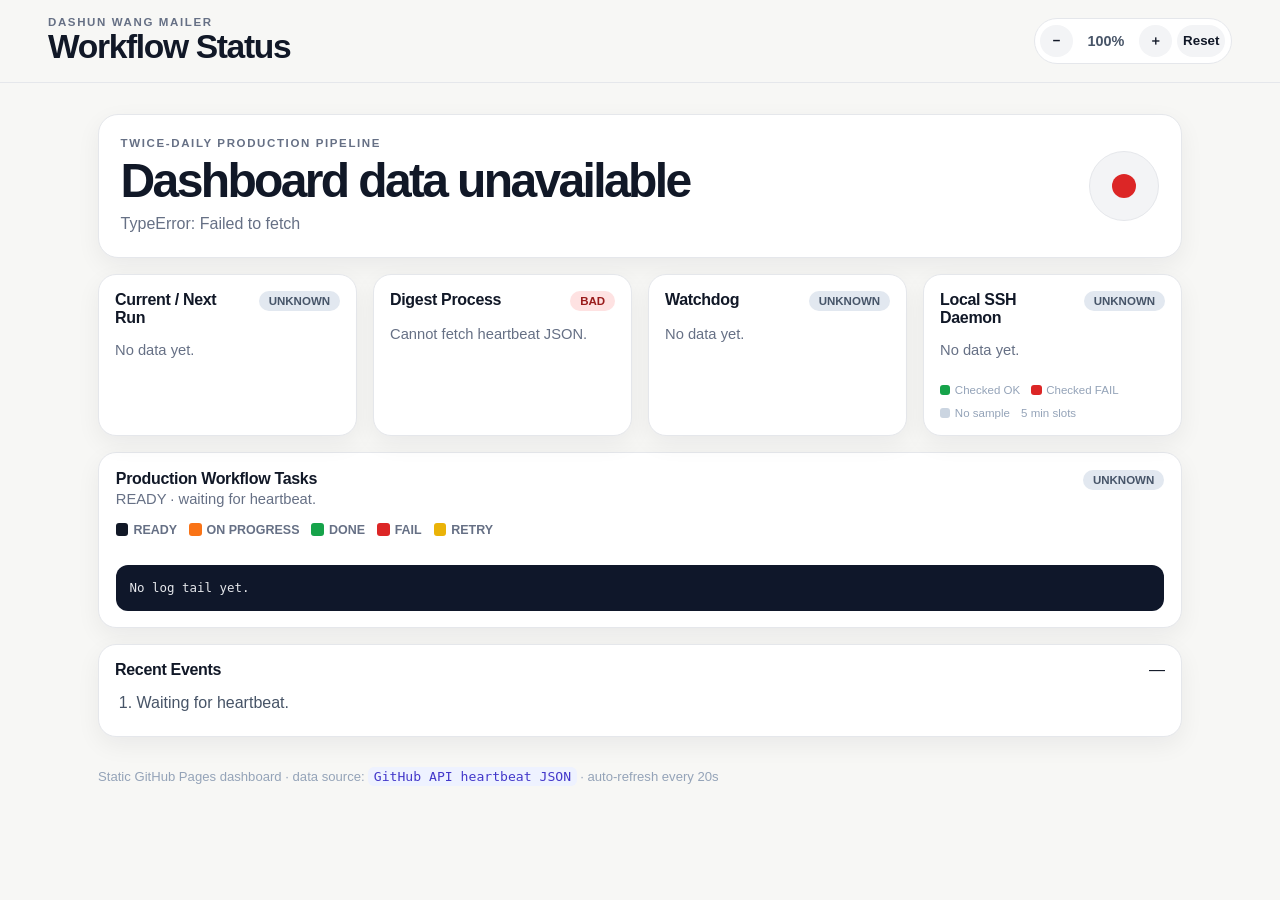
==== learn/index.html @ b00b597d "Move learning dashboard under learn path" ====
<!doctype html>
<html lang="ko">
<head>
  <meta charset="utf-8">
  <meta name="viewport" content="width=device-width,initial-scale=1">
  <title>Dashun Wang Mailer Workflow</title>
  <link rel="stylesheet" href="./style.css">
</head>
<body>
  <header class="topbar">
    <div>
      <p class="eyebrow">DASHUN WANG MAILER</p>
      <h1>Workflow Status</h1>
    </div>
    <div class="toolbar" aria-label="zoom controls">
      <button id="zoomOut" type="button">−</button>
      <span id="zoomLabel">100%</span>
      <button id="zoomIn" type="button">＋</button>
      <button id="zoomReset" type="button">Reset</button>
    </div>
  </header>

  <main id="zoomSurface" class="zoom-surface">
    <section class="hero status-unknown" id="hero">
      <div>
        <p class="eyebrow">Twice-daily production pipeline</p>
        <h2 id="overallTitle">Checking…</h2>
        <p id="overallDetail">Waiting for heartbeat data.</p>
      </div>
      <div class="pulse" id="pulse"><span></span></div>
    </section>

    <section class="grid">
      <article class="card component" id="currentRunCard">
        <div class="card-head"><h3>Current / Next Run</h3><span class="badge unknown">unknown</span></div>
        <p id="currentRunDetail">No data yet.</p>
      </article>
      <article class="card component" id="digestCard">
        <div class="card-head"><h3>Digest Process</h3><span class="badge unknown">unknown</span></div>
        <p id="digestDetail">No data yet.</p>
      </article>
      <article class="card component" id="watchdogCard">
        <div class="card-head"><h3>Watchdog</h3><span class="badge unknown">unknown</span></div>
        <p id="watchdogDetail">No data yet.</p>
      </article>
      <article class="card component" id="sshCard">
        <div class="card-head"><h3>Local SSH Daemon</h3><span class="badge unknown">unknown</span></div>
        <p id="sshDetail">No data yet.</p>
        <div id="sshTimeline" class="ssh-timeline" aria-label="5 minute local SSH daemon heartbeat timeline"></div>
        <div class="timeline-legend"><span><i class="pass"></i>Checked OK</span><span><i class="fail"></i>Checked FAIL</span><span><i class="unknown"></i>No sample</span><span>5 min slots</span></div>
      </article>
    </section>

    <section class="card wide workflow-card">
      <div class="card-head">
        <div>
          <h3>Production Workflow Tasks</h3>
          <p id="workflowMode">READY · waiting for heartbeat.</p>
        </div>
        <span id="workflowBadge" class="badge unknown">unknown</span>
      </div>
      <div class="status-legend">
        <span><i class="ready"></i>READY</span>
        <span><i class="progress"></i>ON PROGRESS</span>
        <span><i class="done"></i>DONE</span>
        <span><i class="fail"></i>FAIL</span>
        <span><i class="retry"></i>RETRY</span>
      </div>
      <div id="workflowSteps" class="workflow-steps"></div>
      <pre id="logTail" class="log-tail">No log tail yet.</pre>
    </section>

    <section class="card wide">
      <div class="card-head"><h3>Recent Events</h3><span id="updatedAt">—</span></div>
      <ol id="events" class="events"><li>Waiting for heartbeat.</li></ol>
    </section>
  </main>

  <footer>
    Static GitHub Pages dashboard · data source: <code>GitHub API heartbeat JSON</code> · auto-refresh every 20s
  </footer>
  <script src="./app.js?v=20260706-workflow3"></script>
</body>
</html>
---- learn/style.css ----
:root{
  color-scheme:light;
  --bg:#f7f7f5;
  --panel:#fff;
  --ink:#111827;
  --muted:#667085;
  --line:#e5e7eb;
  --ok:#16a34a;
  --warn:#d97706;
  --bad:#dc2626;
  --unknown:#64748b;
  --ready:#111827;
  --progress:#f97316;
  --done:#16a34a;
  --fail:#dc2626;
  --retry:#eab308;
  --shadow:0 8px 24px rgba(15,23,42,.06);
}
*{box-sizing:border-box}
body{
  margin:0;
  background:var(--bg);
  font-family:-apple-system,BlinkMacSystemFont,"SF Pro Text","Noto Sans KR",Segoe UI,sans-serif;
  color:var(--ink);
}
.topbar{
  position:sticky;
  top:0;
  z-index:3;
  display:flex;
  align-items:center;
  justify-content:space-between;
  gap:1rem;
  padding:1rem clamp(1rem,4vw,3rem);
  background:rgba(247,247,245,.92);
  backdrop-filter:blur(12px);
  border-bottom:1px solid var(--line);
}
h1,h2,h3,p{margin:0}
.eyebrow{
  font-size:.72rem;
  letter-spacing:.14em;
  font-weight:800;
  color:var(--muted);
  text-transform:uppercase;
}
.topbar h1{font-size:clamp(1.5rem,3vw,2.1rem);letter-spacing:-.04em}
.toolbar{
  display:flex;
  align-items:center;
  gap:.35rem;
  background:#fff;
  border:1px solid var(--line);
  border-radius:999px;
  padding:.35rem;
}
button{
  border:0;
  background:#f3f4f6;
  color:#111827;
  border-radius:999px;
  min-width:2.05rem;
  height:2.05rem;
  font-weight:900;
  cursor:pointer;
}
button:hover{background:#e5e7eb}
#zoomLabel{min-width:3.4rem;text-align:center;font-weight:800;color:#475467;font-size:.9rem}
.zoom-surface{
  transform-origin:top center;
  transition:transform .16s ease;
  max-width:1180px;
  margin:0 auto;
  padding:1.15rem clamp(1rem,4vw,3rem) 2rem;
}
.hero{
  display:flex;
  justify-content:space-between;
  align-items:center;
  gap:1rem;
  margin:.8rem 0 1rem;
  padding:1.35rem;
  border-radius:20px;
  background:#fff;
  border:1px solid var(--line);
  box-shadow:var(--shadow);
}
.hero h2{font-size:clamp(1.7rem,4vw,3rem);letter-spacing:-.055em;margin:.25rem 0}
.hero p:last-child{color:var(--muted);line-height:1.5}
.pulse{
  width:70px;
  height:70px;
  border-radius:50%;
  display:grid;
  place-items:center;
  background:#f3f4f6;
  border:1px solid var(--line);
}
.pulse span{width:24px;height:24px;border-radius:50%;background:var(--unknown)}
.status-ok .pulse span{background:var(--ok);animation:pulse-ok 1.8s infinite}
.status-warn .pulse span{background:var(--warn);animation:pulse-warn 1.2s infinite}
.status-bad .pulse span{background:var(--bad);animation:pulse-bad .85s infinite}
@keyframes pulse-ok{0%{box-shadow:0 0 0 0 rgba(22,163,74,.35)}70%{box-shadow:0 0 0 18px rgba(22,163,74,0)}100%{box-shadow:0 0 0 0 rgba(22,163,74,0)}}
@keyframes pulse-warn{0%,100%{opacity:1}50%{opacity:.45}}
@keyframes pulse-bad{0%,100%{transform:scale(1)}50%{transform:scale(1.18)}}
.grid{display:grid;grid-template-columns:repeat(4,minmax(0,1fr));gap:1rem}
.card{
  background:var(--panel);
  border:1px solid var(--line);
  border-radius:18px;
  padding:1rem;
  box-shadow:var(--shadow);
}
.wide{margin-top:1rem}
.card-head{display:flex;align-items:flex-start;justify-content:space-between;gap:.8rem;margin-bottom:.75rem}
.card h3{font-size:1rem;letter-spacing:-.02em}
.card p{color:var(--muted);font-size:.92rem;line-height:1.55}
.badge{
  display:inline-flex;
  align-items:center;
  gap:.35rem;
  border-radius:999px;
  padding:.25rem .62rem;
  font-size:.72rem;
  font-weight:900;
  text-transform:uppercase;
  white-space:nowrap;
}
.badge.ok{color:#166534;background:#dcfce7}
.badge.warn{color:#92400e;background:#fef3c7}
.badge.bad{color:#991b1b;background:#fee2e2}
.badge.unknown{color:#475569;background:#e2e8f0}
.workflow-card{padding:1.05rem}
.status-legend{
  display:flex;
  gap:.75rem;
  flex-wrap:wrap;
  margin:.25rem 0 .9rem;
  color:#667085;
  font-size:.78rem;
  font-weight:800;
}
.status-legend span{display:inline-flex;align-items:center;gap:.32rem}
.status-legend i{display:inline-block;width:.78rem;height:.78rem;border-radius:3px}
.status-legend .ready{background:var(--ready)}
.status-legend .progress{background:var(--progress)}
.status-legend .done{background:var(--done)}
.status-legend .fail{background:var(--fail)}
.status-legend .retry{background:var(--retry)}
.workflow-steps{display:grid;grid-template-columns:repeat(3,minmax(0,1fr));gap:.75rem}
.task{
  position:relative;
  min-height:112px;
  border:2px solid var(--line);
  border-radius:14px;
  padding:.85rem;
  background:#fff;
}
.task-top{display:flex;align-items:center;gap:.5rem;margin-bottom:.5rem}
.task-index{
  display:inline-grid;
  place-items:center;
  width:1.45rem;
  height:1.45rem;
  border-radius:999px;
  background:#f3f4f6;
  color:#475467;
  font-weight:900;
  font-size:.78rem;
}
.task b{font-size:.95rem;letter-spacing:-.02em}
.task em{
  margin-left:auto;
  font-style:normal;
  font-size:.66rem;
  font-weight:950;
  letter-spacing:.04em;
  white-space:nowrap;
}
.task p{font-size:.84rem;color:#667085;line-height:1.45}
.task.ready{border-color:var(--ready)}
.task.ready em{color:var(--ready)}
.task.progress{border-color:var(--progress);background:#fff7ed}
.task.progress em{color:var(--progress)}
.task.done{border-color:var(--done);background:#f0fdf4}
.task.done em{color:var(--done)}
.task.fail{border-color:var(--fail);background:#fef2f2}
.task.fail em{color:var(--fail)}
.task.retry{border-color:var(--retry);background:#fefce8}
.task.retry em{color:#a16207}
.task.current{animation:blink-current .95s infinite}
.task.current::after{
  content:"CURRENT";
  position:absolute;
  right:.75rem;
  bottom:.65rem;
  font-size:.62rem;
  font-weight:950;
  letter-spacing:.08em;
  color:#111827;
}
@keyframes blink-current{
  0%,100%{box-shadow:0 0 0 0 rgba(249,115,22,.50);transform:translateY(0)}
  50%{box-shadow:0 0 0 8px rgba(249,115,22,.12);transform:translateY(-1px)}
}
.log-tail{
  margin:.9rem 0 0;
  padding:.85rem;
  max-height:210px;
  overflow:auto;
  background:#0f172a;
  color:#e5e7eb;
  border-radius:12px;
  font-size:.78rem;
  line-height:1.45;
  white-space:pre-wrap;
}
.events{margin:.4rem 0 0;padding-left:1.35rem;color:#475467}
.events li{margin:.35rem 0;line-height:1.45}
code{background:#eef2ff;color:#4338ca;border-radius:6px;padding:.12rem .34rem}
footer{max-width:1180px;margin:0 auto;padding:0 clamp(1rem,4vw,3rem) 2rem;color:#94a3b8;font-size:.82rem}
.ssh-timeline{display:grid;grid-template-columns:repeat(48,1fr);gap:3px;margin-top:.85rem}
.ssh-slot{height:18px;border-radius:4px;background:#e2e8f0}
.ssh-slot.pass{background:var(--ok)}
.ssh-slot.fail{background:var(--bad)}
.ssh-slot.unknown{background:#cbd5e1}
.timeline-legend{display:flex;gap:.7rem;flex-wrap:wrap;margin-top:.5rem;color:#94a3b8;font-size:.72rem}
.timeline-legend span{display:inline-flex;align-items:center;gap:.28rem}
.timeline-legend i{display:inline-block;width:.65rem;height:.65rem;border-radius:3px}
.timeline-legend i.pass{background:var(--ok)}
.timeline-legend i.fail{background:var(--bad)}
.timeline-legend i.unknown{background:#cbd5e1}
@media(max-width:1020px){
  .grid{grid-template-columns:repeat(2,minmax(0,1fr))}
  .workflow-steps{grid-template-columns:repeat(2,minmax(0,1fr))}
}
@media(max-width:620px){
  .grid,.workflow-steps{grid-template-columns:1fr}
  .topbar{align-items:flex-start;flex-direction:column;padding:.95rem}
  .toolbar{align-self:stretch;justify-content:center;overflow:auto}
  .hero{align-items:flex-start;flex-direction:column}
  .pulse{width:56px;height:56px}
  .zoom-surface{padding-left:.8rem;padding-right:.8rem}
  .card{border-radius:16px}
}
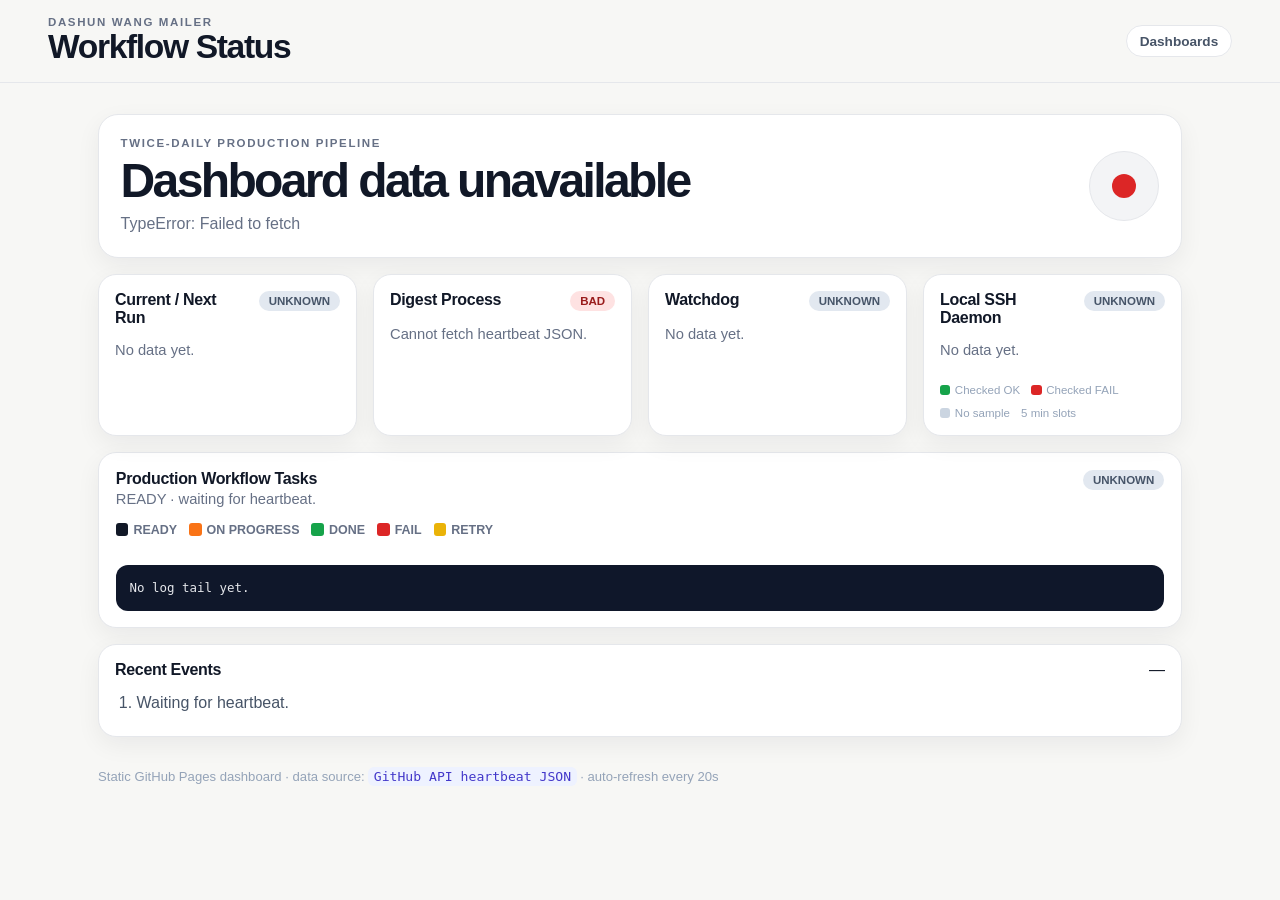
==== commit 67147d89: "learn: replace zoom controls with Dashboards back-link" ====
--- a/learn/index.html
+++ b/learn/index.html
@@ -12,15 +12,10 @@
       <p class="eyebrow">DASHUN WANG MAILER</p>
       <h1>Workflow Status</h1>
     </div>
-    <div class="toolbar" aria-label="zoom controls">
-      <button id="zoomOut" type="button">−</button>
-      <span id="zoomLabel">100%</span>
-      <button id="zoomIn" type="button">＋</button>
-      <button id="zoomReset" type="button">Reset</button>
-    </div>
+    <a class="home" href="../">Dashboards</a>
   </header>
 
-  <main id="zoomSurface" class="zoom-surface">
+  <main>
     <section class="hero status-unknown" id="hero">
       <div>
         <p class="eyebrow">Twice-daily production pipeline</p>
@@ -79,6 +74,6 @@
   <footer>
     Static GitHub Pages dashboard · data source: <code>GitHub API heartbeat JSON</code> · auto-refresh every 20s
   </footer>
-  <script src="./app.js?v=20260706-workflow3"></script>
+  <script src="./app.js?v=20260706-workflow4"></script>
 </body>
 </html>
--- a/learn/style.css
+++ b/learn/style.css
@@ -45,6 +45,8 @@
   text-transform:uppercase;
 }
 .topbar h1{font-size:clamp(1.5rem,3vw,2.1rem);letter-spacing:-.04em}
+.home{color:#475467;text-decoration:none;border:1px solid var(--line);background:#fff;border-radius:999px;padding:.45rem .8rem;font-weight:800;font-size:.85rem;white-space:nowrap}
+.home:hover{background:#f3f4f6}
 .toolbar{
   display:flex;
   align-items:center;
@@ -66,9 +68,7 @@
 }
 button:hover{background:#e5e7eb}
 #zoomLabel{min-width:3.4rem;text-align:center;font-weight:800;color:#475467;font-size:.9rem}
-.zoom-surface{
-  transform-origin:top center;
-  transition:transform .16s ease;
+main{
   max-width:1180px;
   margin:0 auto;
   padding:1.15rem clamp(1rem,4vw,3rem) 2rem;
@@ -240,6 +240,6 @@
   .toolbar{align-self:stretch;justify-content:center;overflow:auto}
   .hero{align-items:flex-start;flex-direction:column}
   .pulse{width:56px;height:56px}
-  .zoom-surface{padding-left:.8rem;padding-right:.8rem}
+  main{padding-left:.8rem;padding-right:.8rem}
   .card{border-radius:16px}
 }
